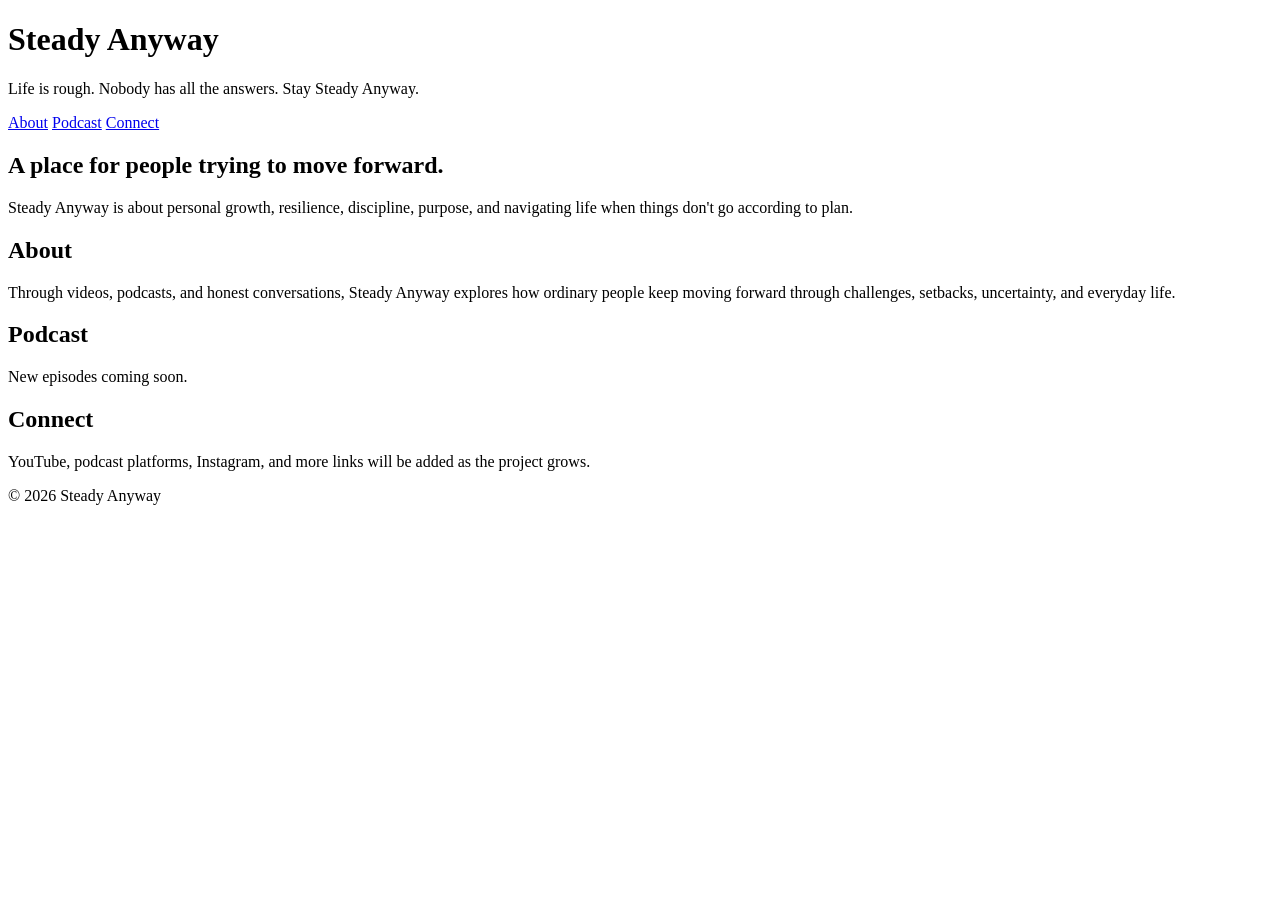
==== index.html @ 1ba391fd "Add initial HTML structure for Steady Anyway site" ====
<!DOCTYPE html>
<html lang="en">
<head>
    <meta charset="UTF-8">
    <meta name="viewport" content="width=device-width, initial-scale=1.0">
    <title>Steady Anyway</title>
    <link rel="stylesheet" href="style.css">
</head>
<body>

<header>
    <div class="container">
        <h1>Steady Anyway</h1>
        <p class="tagline">
            Life is rough. Nobody has all the answers. Stay Steady Anyway.
        </p>
    </div>
</header>

<nav>
    <a href="#about">About</a>
    <a href="#podcast">Podcast</a>
    <a href="#connect">Connect</a>
</nav>

<section id="hero">
    <div class="container">
        <h2>A place for people trying to move forward.</h2>
        <p>
            Steady Anyway is about personal growth, resilience,
            discipline, purpose, and navigating life when things
            don't go according to plan.
        </p>
    </div>
</section>

<section id="about">
    <div class="container">
        <h2>About</h2>
        <p>
            Through videos, podcasts, and honest conversations,
            Steady Anyway explores how ordinary people keep moving
            forward through challenges, setbacks, uncertainty,
            and everyday life.
        </p>
    </div>
</section>

<section id="podcast">
    <div class="container">
        <h2>Podcast</h2>
        <p>
            New episodes coming soon.
        </p>
    </div>
</section>

<section id="connect">
    <div class="container">
        <h2>Connect</h2>
        <p>
            YouTube, podcast platforms, Instagram, and more links
            will be added as the project grows.
        </p>
    </div>
</section>

<footer>
    <p>© 2026 Steady Anyway</p>
</footer>

</body>
</html>
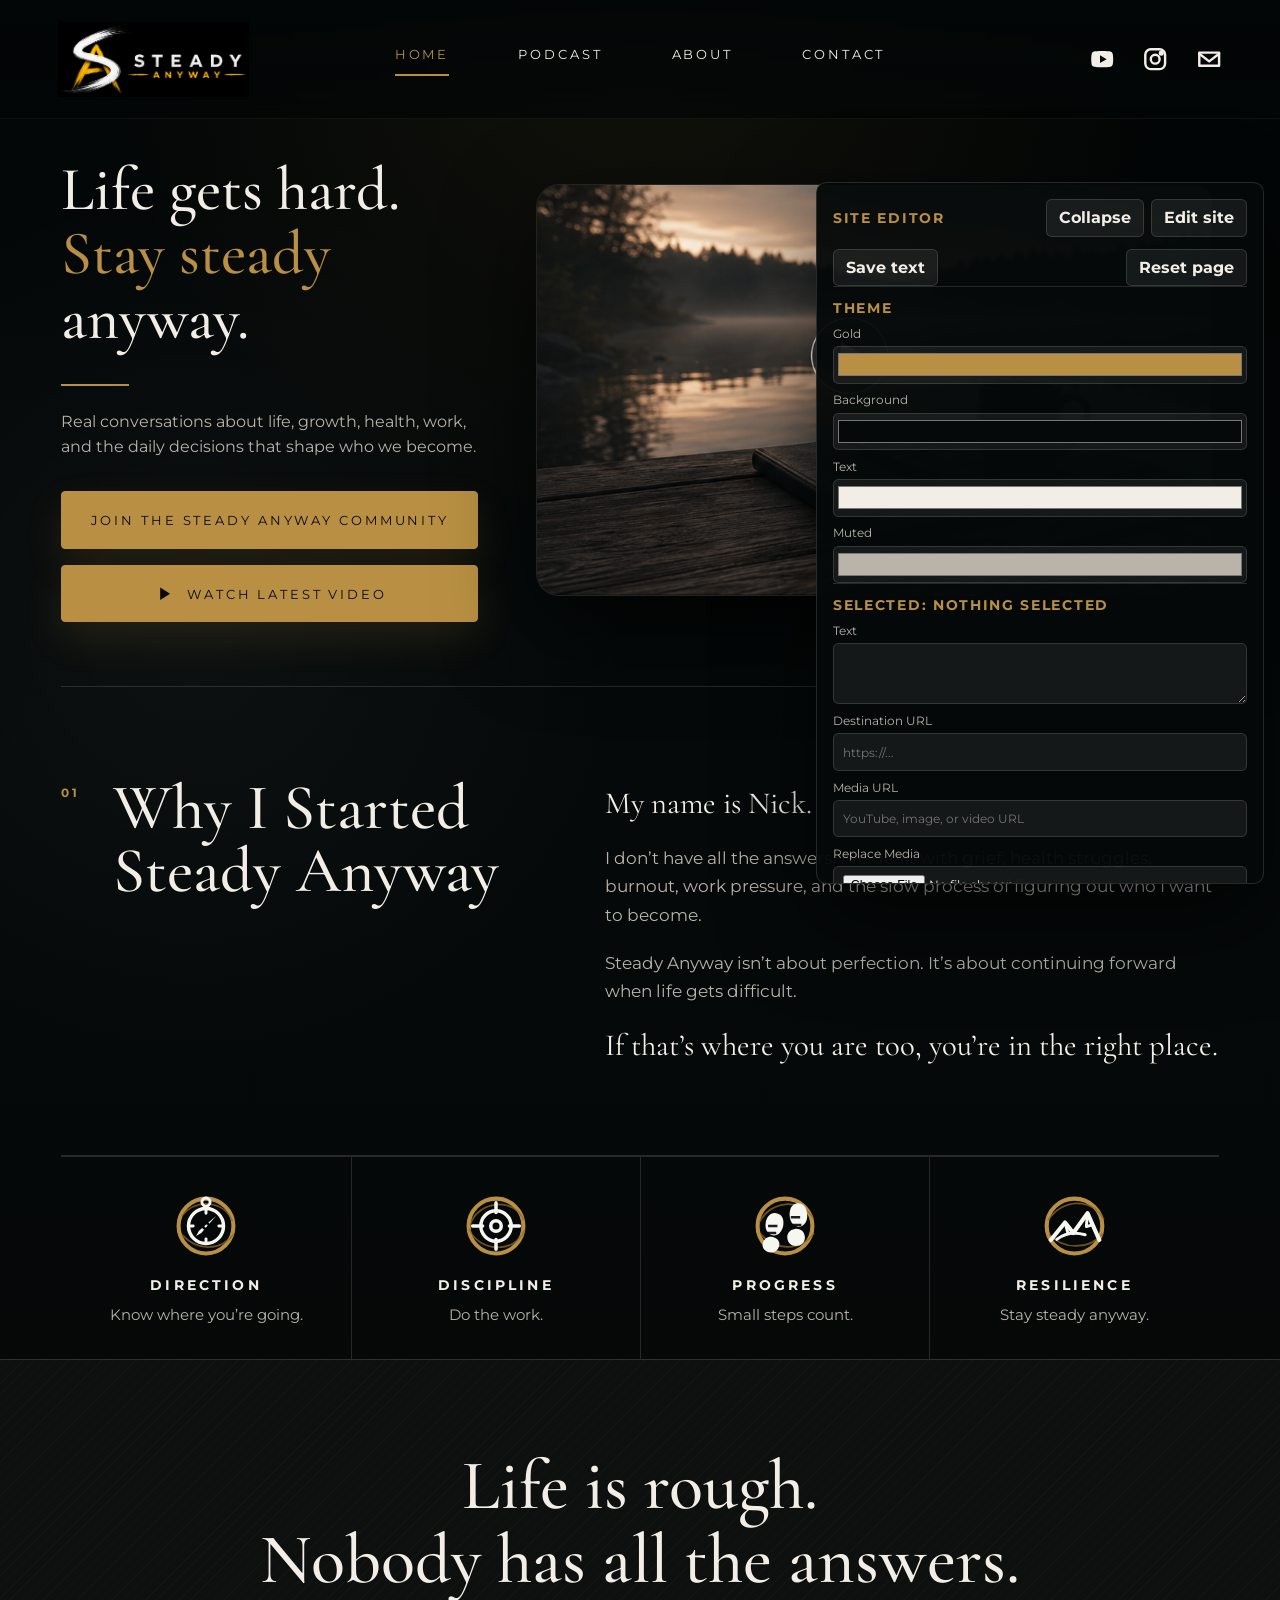
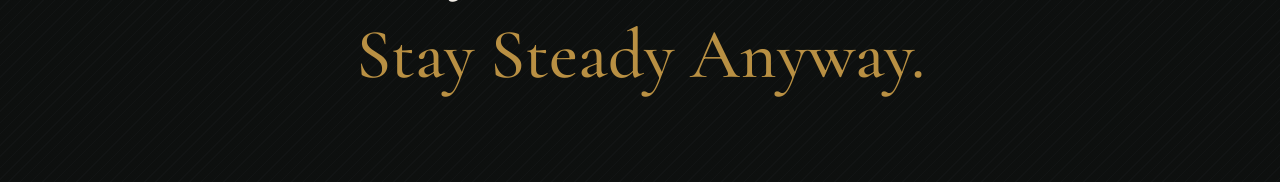
==== commit d56f1541: "Replace site with Codex-built Steady Anyway website" ====
--- a/index.html
+++ b/index.html
@@ -1,73 +1,106 @@
-<!DOCTYPE html>
+<!doctype html>
 <html lang="en">
-<head>
-    <meta charset="UTF-8">
-    <meta name="viewport" content="width=device-width, initial-scale=1.0">
+  <head>
+    <meta charset="utf-8" />
+    <meta name="viewport" content="width=device-width, initial-scale=1" />
     <title>Steady Anyway</title>
-    <link rel="stylesheet" href="style.css">
-</head>
-<body>
+    <link rel="stylesheet" href="styles.css" />
+  </head>
+  <body>
+    <header class="site-header">
+      <a class="brand" href="index.html" aria-label="Steady Anyway home">
+        <img src="assets/steady-anyway-horizontal-logo-cropped.png" alt="Steady Anyway" />
+      </a>
+      <button class="menu-toggle" type="button" aria-label="Open navigation" aria-expanded="false">
+        <span></span><span></span><span></span>
+      </button>
+      <nav class="site-nav" aria-label="Primary navigation">
+        <a class="active" href="index.html">Home</a>
+        <a href="podcast.html">Podcast</a>
+        <a href="about.html">About</a>
+        <a href="contact.html">Contact</a>
+      </nav>
+      <div class="socials" aria-label="Social links">
+        <a class="youtube-icon" href="https://www.youtube.com/@SteadyAnyway" target="_blank" rel="noreferrer" aria-label="Steady Anyway YouTube channel">
+          <svg viewBox="0 0 24 24" aria-hidden="true"><path d="M21.6 7.2a3 3 0 0 0-2.1-2.1C17.7 4.6 12 4.6 12 4.6s-5.7 0-7.5.5a3 3 0 0 0-2.1 2.1A31.5 31.5 0 0 0 2 12a31.5 31.5 0 0 0 .4 4.8 3 3 0 0 0 2.1 2.1c1.8.5 7.5.5 7.5.5s5.7 0 7.5-.5a3 3 0 0 0 2.1-2.1A31.5 31.5 0 0 0 22 12a31.5 31.5 0 0 0-.4-4.8ZM10 15.5v-7l6 3.5-6 3.5Z"/></svg>
+        </a>
+        <a class="instagram-icon" href="contact.html" aria-label="Instagram">
+          <svg viewBox="0 0 24 24" aria-hidden="true"><rect x="3" y="3" width="18" height="18" rx="5"/><circle cx="12" cy="12" r="4"/><circle cx="17.5" cy="6.5" r="1.2"/></svg>
+        </a>
+        <a class="email-icon" href="contact.html" aria-label="Email">
+          <svg viewBox="0 0 24 24" aria-hidden="true"><path d="M3 6h18v12H3z"/><path d="m3 7 9 7 9-7"/></svg>
+        </a>
+      </div>
+    </header>
 
-<header>
-    <div class="container">
-        <h1>Steady Anyway</h1>
-        <p class="tagline">
-            Life is rough. Nobody has all the answers. Stay Steady Anyway.
-        </p>
-    </div>
-</header>
+    <main>
+      <section class="hero">
+        <div class="hero-copy">
+          <h1>
+            <span class="line white">Life gets hard.</span>
+            <span class="line yellow">Stay steady</span>
+            <span class="line white">anyway.</span>
+          </h1>
+          <div class="accent-line"></div>
+          <p>Real conversations about life, growth, health, work, and the daily decisions that shape who we become.</p>
+          <div class="button-stack">
+            <a class="btn btn-community" data-editor-id="home-community-button" href="community.html">
+              <span class="btn-label" data-editor-id="home-community-button-label">Join the Steady Anyway Community</span>
+            </a>
+            <a class="btn btn-community" data-editor-id="home-latest-video-button" href="https://www.youtube.com/@SteadyAnyway" target="_blank" rel="noreferrer">
+              <svg viewBox="0 0 24 24" aria-hidden="true"><path d="M8 5v14l11-7z"/></svg>
+              <span class="btn-label" data-editor-id="home-latest-video-button-label">Watch Latest Video</span>
+            </a>
+          </div>
+        </div>
 
-<nav>
-    <a href="#about">About</a>
-    <a href="#podcast">Podcast</a>
-    <a href="#connect">Connect</a>
-</nav>
+        <div class="hero-media" data-editor-id="home-featured-media" data-edit-media="homepage-video" aria-label="Homepage featured media">
+          <img src="assets/calm-lake-hero.png" alt="A quiet lake scene with a notebook and mug on a wooden dock" />
+        </div>
+      </section>
 
-<section id="hero">
-    <div class="container">
-        <h2>A place for people trying to move forward.</h2>
-        <p>
-            Steady Anyway is about personal growth, resilience,
-            discipline, purpose, and navigating life when things
-            don't go according to plan.
-        </p>
-    </div>
-</section>
+      <section class="personal-story" data-editor-id="home-personal-story" aria-labelledby="personal-story-title">
+        <div class="personal-story-heading">
+          <span class="section-number" data-editor-id="home-personal-story-number">01</span>
+          <h2 id="personal-story-title" data-editor-id="home-personal-story-title">Why I Started Steady Anyway</h2>
+        </div>
+        <div class="personal-story-copy" data-editor-id="home-personal-story-copy">
+          <p data-editor-id="home-personal-story-intro">My name is Nick.</p>
+          <p data-editor-id="home-personal-story-background">I don’t have all the answers. I’ve dealt with grief, health struggles, burnout, work pressure, and the slow process of figuring out who I want to become.</p>
+          <p data-editor-id="home-personal-story-belief">Steady Anyway isn’t about perfection. It’s about continuing forward when life gets difficult.</p>
+          <p data-editor-id="home-personal-story-welcome">If that’s where you are too, you’re in the right place.</p>
+        </div>
+      </section>
 
-<section id="about">
-    <div class="container">
-        <h2>About</h2>
-        <p>
-            Through videos, podcasts, and honest conversations,
-            Steady Anyway explores how ordinary people keep moving
-            forward through challenges, setbacks, uncertainty,
-            and everyday life.
-        </p>
-    </div>
-</section>
+      <section class="feature-strip" data-editor-id="home-brand-pillars" aria-label="Steady Anyway brand pillars">
+        <article data-editor-id="home-pillar-direction">
+          <span class="feature-icon editable-image" data-editor-id="home-pillar-direction-icon" data-edit-image="pillar-direction"><img src="assets/icons/compass.svg" alt="" aria-hidden="true" /></span>
+          <h2 data-editor-id="home-pillar-direction-title">Direction</h2>
+          <p data-editor-id="home-pillar-direction-copy">Know where you’re going.</p>
+        </article>
+        <article data-editor-id="home-pillar-discipline">
+          <span class="feature-icon editable-image" data-editor-id="home-pillar-discipline-icon" data-edit-image="pillar-discipline"><img src="assets/icons/target.svg" alt="" aria-hidden="true" /></span>
+          <h2 data-editor-id="home-pillar-discipline-title">Discipline</h2>
+          <p data-editor-id="home-pillar-discipline-copy">Do the work.</p>
+        </article>
+        <article data-editor-id="home-pillar-progress">
+          <span class="feature-icon editable-image" data-editor-id="home-pillar-progress-icon" data-edit-image="pillar-progress"><img src="assets/icons/footsteps.svg" alt="" aria-hidden="true" /></span>
+          <h2 data-editor-id="home-pillar-progress-title">Progress</h2>
+          <p data-editor-id="home-pillar-progress-copy">Small steps count.</p>
+        </article>
+        <article data-editor-id="home-pillar-resilience">
+          <span class="feature-icon editable-image" data-editor-id="home-pillar-resilience-icon" data-edit-image="pillar-resilience"><img src="assets/icons/mountain.svg" alt="" aria-hidden="true" /></span>
+          <h2 data-editor-id="home-pillar-resilience-title">Resilience</h2>
+          <p data-editor-id="home-pillar-resilience-copy">Stay steady anyway.</p>
+        </article>
+      </section>
 
-<section id="podcast">
-    <div class="container">
-        <h2>Podcast</h2>
-        <p>
-            New episodes coming soon.
-        </p>
-    </div>
-</section>
+      <section class="quote-band home-quote" data-editor-id="home-closing-quote" aria-label="Steady Anyway message">
+        <p data-editor-id="home-closing-quote-copy">Life is rough.<br />Nobody has all the answers.<br /><span>Stay Steady Anyway.</span></p>
+      </section>
+    </main>
 
-<section id="connect">
-    <div class="container">
-        <h2>Connect</h2>
-        <p>
-            YouTube, podcast platforms, Instagram, and more links
-            will be added as the project grows.
-        </p>
-    </div>
-</section>
-
-<footer>
-    <p>© 2026 Steady Anyway</p>
-</footer>
-
-</body>
+    <script src="homepage-config.js"></script>
+    <script src="script.js"></script>
+  </body>
 </html>
--- a/styles.css
+++ b/styles.css
@@ -0,0 +1,1189 @@
+@import url("https://fonts.googleapis.com/css2?family=Cormorant+Garamond:wght@400;500;600;700&family=Montserrat:wght@500;600;700&display=swap");
+
+:root {
+  --bg: #050909;
+  --bg-soft: #0a0f0e;
+  --panel: #0d1110;
+  --panel-2: #151715;
+  --text: #f2eee7;
+  --muted: #b9b3aa;
+  --dim: #827b72;
+  --yellow: #b99043;
+  --yellow-dark: #8c682d;
+  --line: rgba(242, 238, 231, 0.14);
+  --line-yellow: rgba(185, 144, 67, 0.48);
+  --shadow: 0 34px 90px rgba(0, 0, 0, 0.58);
+}
+
+* {
+  box-sizing: border-box;
+}
+
+html {
+  scroll-behavior: smooth;
+}
+
+body {
+  margin: 0;
+  min-height: 100vh;
+  overflow-x: hidden;
+  color: var(--text);
+  background:
+    radial-gradient(circle at 50% 0%, rgba(185, 144, 67, 0.09), transparent 34rem),
+    radial-gradient(circle at 15% 35%, rgba(255, 255, 255, 0.035), transparent 28rem),
+    linear-gradient(180deg, #030606 0%, var(--bg) 44%, #060807 100%);
+  font-family: "Montserrat", Arial, Helvetica, sans-serif;
+}
+
+a {
+  color: inherit;
+  text-decoration: none;
+}
+
+img,
+svg,
+video,
+iframe {
+  display: block;
+}
+
+.site-header {
+  position: sticky;
+  top: 0;
+  z-index: 10;
+  width: 100vw;
+  max-width: 100vw;
+  display: grid;
+  grid-template-columns: 1fr auto 1fr;
+  align-items: center;
+  gap: 2rem;
+  padding: 1.35rem clamp(1.25rem, 4.5vw, 4.75rem);
+  border-bottom: 1px solid rgba(242, 238, 231, 0.05);
+  background: linear-gradient(180deg, rgba(3, 6, 6, 0.96), rgba(3, 6, 6, 0.78));
+  backdrop-filter: blur(12px);
+}
+
+h2,
+h3,
+.btn,
+.site-nav a {
+  font-family: "Montserrat", Arial, Helvetica, sans-serif;
+  letter-spacing: 0.22em;
+  text-transform: uppercase;
+}
+
+.brand {
+  display: inline-flex;
+  align-items: center;
+  width: clamp(10.5rem, 15vw, 15.25rem);
+  max-height: 4.7rem;
+}
+
+.brand img {
+  width: 100%;
+  height: auto;
+  max-height: 4.7rem;
+  object-fit: contain;
+}
+
+.site-nav {
+  display: flex;
+  align-items: center;
+  gap: clamp(2rem, 5.4vw, 5.4rem);
+}
+
+.site-nav a {
+  position: relative;
+  padding: 0.25rem 0 0.9rem;
+  font-size: 0.82rem;
+  color: var(--text);
+}
+
+.site-nav a:hover,
+.site-nav a.active {
+  color: var(--yellow);
+}
+
+.site-nav a.active::after {
+  position: absolute;
+  left: 0;
+  bottom: 0;
+  width: 100%;
+  height: 0.16rem;
+  background: var(--yellow);
+  content: "";
+}
+
+.socials {
+  display: flex;
+  justify-content: flex-end;
+  gap: 1.7rem;
+}
+
+.socials a {
+  color: var(--text);
+}
+
+.socials svg {
+  width: 1.65rem;
+  height: 1.65rem;
+  fill: none;
+  stroke: currentColor;
+  stroke-width: 2.2;
+  stroke-linecap: round;
+  stroke-linejoin: round;
+}
+
+.youtube-icon svg path {
+  fill: currentColor;
+  stroke: none;
+}
+
+.socials a:hover {
+  color: var(--yellow);
+}
+
+.menu-toggle {
+  display: none;
+  width: 2.8rem;
+  height: 2.8rem;
+  padding: 0.55rem;
+  border: 1px solid var(--line);
+  border-radius: 0.35rem;
+  color: var(--text);
+  background: transparent;
+}
+
+.menu-toggle span {
+  display: block;
+  height: 2px;
+  margin: 0.32rem 0;
+  background: currentColor;
+}
+
+main {
+  width: min(100%, 1580px);
+  margin: 0 auto;
+  padding: 0 clamp(1.25rem, 4.8vw, 4.75rem) 0;
+}
+
+.hero {
+  display: grid;
+  grid-template-columns: minmax(22rem, 0.72fr) minmax(30rem, 1.18fr);
+  gap: clamp(2rem, 4.5vw, 5.25rem);
+  align-items: center;
+  padding-top: clamp(1.7rem, 3vw, 2.4rem);
+}
+
+.hero > * {
+  min-width: 0;
+}
+
+.hero-copy h1 {
+  max-width: 34rem;
+  margin: 0;
+  font-family: "Cormorant Garamond", Georgia, serif;
+  font-size: clamp(3.85rem, 4.75vw, 5.6rem);
+  font-weight: 500;
+  line-height: 1.05;
+  letter-spacing: 0;
+}
+
+.hero-copy h1 .line {
+  display: block;
+  white-space: nowrap;
+}
+
+.hero-copy h1 .yellow {
+  display: block;
+  color: var(--yellow);
+}
+
+.accent-line {
+  width: 4.25rem;
+  height: 0.12rem;
+  margin: 2rem 0 1.55rem;
+  background: var(--yellow);
+}
+
+.hero-copy p,
+.page-hero p {
+  max-width: 33rem;
+  margin: 0;
+  color: var(--muted);
+  font-size: clamp(1rem, 1.2vw, 1.35rem);
+  line-height: 1.55;
+}
+
+.button-stack {
+  display: grid;
+  gap: 1rem;
+  width: min(100%, 26.5rem);
+  margin-top: 1.95rem;
+}
+
+.btn {
+  display: inline-flex;
+  align-items: center;
+  justify-content: center;
+  gap: 0.8rem;
+  min-height: 3.6rem;
+  padding: 0.9rem 1.45rem;
+  border: 1px solid var(--yellow);
+  border-radius: 0.25rem;
+  font-size: 0.82rem;
+  letter-spacing: 0.22em;
+  cursor: pointer;
+  transition: transform 180ms ease, background 180ms ease, color 180ms ease, box-shadow 180ms ease;
+}
+
+.btn svg {
+  width: 1.35rem;
+  height: 1.35rem;
+  fill: currentColor;
+}
+
+.btn:hover {
+  transform: translateY(-2px);
+}
+
+.btn-primary {
+  color: var(--text);
+  background: rgba(0, 0, 0, 0.12);
+  box-shadow: none;
+}
+
+.btn-community {
+  color: #070807;
+  background: var(--yellow);
+  box-shadow: 0 1rem 2.4rem rgba(185, 144, 67, 0.14);
+}
+
+.btn-community:hover {
+  background: #d0ac61;
+}
+
+.hero-media,
+.page-media {
+  position: relative;
+  overflow: hidden;
+  border: 1px solid rgba(242, 238, 231, 0.08);
+  border-radius: 1.45rem;
+  background: #111;
+  box-shadow: var(--shadow);
+}
+
+.hero-media img,
+.page-media img,
+.hero-media video,
+.hero-media iframe,
+.page-media video,
+.page-media iframe {
+  width: 100%;
+  height: 100%;
+  object-fit: cover;
+}
+
+.hero-media iframe,
+.page-media iframe {
+  border: 0;
+}
+
+.hero-media {
+  aspect-ratio: 1.66;
+}
+
+.edit-toolbar {
+  position: fixed;
+  right: 1rem;
+  bottom: 1rem;
+  z-index: 50;
+  display: grid;
+  gap: 0.6rem;
+  width: min(24rem, calc(100vw - 2rem));
+  padding: 0.9rem;
+  border: 1px solid var(--line);
+  border-radius: 0.5rem;
+  background: rgba(3, 6, 9, 0.95);
+  box-shadow: var(--shadow);
+}
+
+.edit-toolbar strong {
+  color: var(--yellow);
+  font-family: "Montserrat", Arial, Helvetica, sans-serif;
+  font-size: 1.05rem;
+  text-transform: uppercase;
+}
+
+.edit-actions {
+  display: flex;
+  flex-wrap: wrap;
+  gap: 0.5rem;
+}
+
+.edit-toolbar button,
+.edit-toolbar input {
+  min-height: 2.55rem;
+  border: 1px solid var(--line);
+  border-radius: 0.35rem;
+  color: var(--text);
+  background: rgba(255, 255, 255, 0.07);
+  font: inherit;
+}
+
+.edit-toolbar button {
+  padding: 0.55rem 0.85rem;
+  cursor: pointer;
+  font-weight: 800;
+}
+
+.edit-toolbar button:hover,
+.edit-toolbar button.active {
+  color: #050505;
+  background: var(--yellow);
+}
+
+.edit-toolbar input[type="url"] {
+  width: 100%;
+  padding: 0.55rem 0.7rem;
+}
+
+.edit-toolbar input[type="file"] {
+  width: 100%;
+  padding: 0.45rem;
+}
+
+.edit-hint {
+  margin: 0;
+  color: var(--muted);
+  font-size: 0.82rem;
+  line-height: 1.35;
+}
+
+body.editing [contenteditable="true"] {
+  outline: 1px dashed rgba(255, 208, 0, 0.75);
+  outline-offset: 0.18rem;
+  cursor: text;
+}
+
+body.editing .hero-media,
+body.editing .page-media {
+  outline: 2px dashed rgba(255, 208, 0, 0.75);
+  outline-offset: 0.35rem;
+}
+
+.episode h2,
+.story-grid h2 {
+  margin: 0 0 0.45rem;
+  font-family: "Montserrat", Arial, Helvetica, sans-serif;
+  font-size: 0.92rem;
+  font-weight: 700;
+  letter-spacing: 0.08em;
+  line-height: 1.15;
+  text-transform: none;
+}
+
+.episode p,
+.story-grid p {
+  margin: 0;
+  color: var(--muted);
+  font-size: 0.92rem;
+  line-height: 1.45;
+}
+
+.feature-icon {
+  display: grid;
+  place-items: center;
+}
+
+.quote-band p {
+  margin: 2.2rem 0 0;
+  font-family: "Cormorant Garamond", Georgia, serif;
+  color: var(--text);
+  font-size: clamp(1.45rem, 2vw, 2.1rem);
+  line-height: 1.35;
+}
+
+.quote-band span {
+  display: block;
+  margin-top: 1.3rem;
+  color: var(--yellow);
+}
+
+.feature-strip,
+.story-grid,
+.episode-list,
+.episode-library,
+.quote-band,
+.contact-form {
+  border: 1px solid var(--line);
+  background: linear-gradient(180deg, rgba(242, 238, 231, 0.025), rgba(242, 238, 231, 0.01));
+}
+
+.feature-strip {
+  display: grid;
+  grid-template-columns: repeat(4, 1fr);
+  margin-top: 0;
+  border-radius: 0;
+  border-left: 0;
+  border-right: 0;
+  border-bottom: 0;
+  background: transparent;
+}
+
+.feature-strip::after {
+  display: none;
+}
+
+.feature-strip article {
+  min-height: 12rem;
+  padding: 2rem;
+  text-align: center;
+}
+
+.feature-strip article + article {
+  border-left: 1px solid var(--line);
+}
+
+.feature-icon {
+  width: 4.6rem;
+  height: 4.6rem;
+  margin: 0 auto 0.85rem;
+}
+
+.feature-icon img {
+  width: 4.4rem;
+  height: 4.4rem;
+  object-fit: contain;
+}
+
+.personal-story {
+  display: grid;
+  grid-template-columns: minmax(18rem, 0.72fr) minmax(24rem, 1fr);
+  gap: clamp(3rem, 8vw, 8rem);
+  align-items: start;
+  width: 100%;
+  margin-top: clamp(2.25rem, 5vw, 4.5rem);
+  padding: clamp(3rem, 7vw, 6rem) 0;
+  border-top: 1px solid var(--line);
+  border-bottom: 1px solid var(--line);
+}
+
+.personal-story > *,
+.personal-story-heading,
+.personal-story-copy {
+  min-width: 0;
+  width: 100%;
+}
+
+.personal-story-heading {
+  position: relative;
+  padding-left: clamp(1.5rem, 4vw, 4rem);
+}
+
+.section-number {
+  position: absolute;
+  top: 0.55rem;
+  left: 0;
+  color: var(--yellow);
+  font-family: "Montserrat", Arial, Helvetica, sans-serif;
+  font-size: 0.72rem;
+  font-weight: 700;
+  letter-spacing: 0.2em;
+}
+
+.personal-story h2 {
+  max-width: 34rem;
+  margin: 0;
+  font-family: "Cormorant Garamond", Georgia, serif;
+  font-size: clamp(3rem, 5vw, 5.4rem);
+  font-weight: 500;
+  line-height: 0.98;
+  letter-spacing: 0;
+  text-transform: none;
+}
+
+.personal-story-copy {
+  max-width: 43rem;
+  padding-top: 0.45rem;
+}
+
+.personal-story-copy p {
+  margin: 0;
+  color: var(--muted);
+  font-size: clamp(1rem, 1.3vw, 1.22rem);
+  line-height: 1.7;
+  overflow-wrap: break-word;
+}
+
+.personal-story-copy p + p {
+  margin-top: 1.25rem;
+}
+
+.personal-story-copy p:first-child,
+.personal-story-copy p:last-child {
+  color: var(--text);
+  font-family: "Cormorant Garamond", Georgia, serif;
+  font-size: clamp(1.55rem, 2.4vw, 2.25rem);
+  line-height: 1.3;
+}
+
+body.editing .editable-image {
+  outline: 2px dashed rgba(255, 208, 0, 0.8);
+  outline-offset: 0.3rem;
+  cursor: pointer;
+}
+
+body.editing .editable-image:hover {
+  filter: drop-shadow(0 0 14px rgba(255, 208, 0, 0.38));
+}
+
+.site-editor-panel {
+  position: fixed;
+  right: 1rem;
+  bottom: 1rem;
+  z-index: 80;
+  display: grid;
+  gap: 0.75rem;
+  width: min(28rem, calc(100vw - 2rem));
+  max-height: min(78vh, 48rem);
+  overflow: auto;
+  padding: 1rem;
+  border: 1px solid var(--line);
+  border-radius: 0.65rem;
+  color: var(--text);
+  background: rgba(5, 9, 9, 0.96);
+  box-shadow: var(--shadow);
+}
+
+.editor-head,
+.editor-actions {
+  display: flex;
+  align-items: center;
+  justify-content: space-between;
+  gap: 0.6rem;
+}
+
+.editor-head {
+  cursor: grab;
+  user-select: none;
+}
+
+.site-editor-panel.dragging .editor-head {
+  cursor: grabbing;
+}
+
+.editor-window-actions {
+  display: flex;
+  gap: 0.45rem;
+}
+
+.site-editor-panel.collapsed {
+  width: min(24rem, calc(100vw - 2rem));
+  max-height: none;
+  overflow: visible;
+}
+
+.site-editor-panel.collapsed .editor-body {
+  display: none;
+}
+
+.site-editor-panel strong,
+.editor-section h4 {
+  margin: 0;
+  color: var(--yellow);
+  font-family: "Montserrat", Arial, Helvetica, sans-serif;
+  font-size: 0.88rem;
+  letter-spacing: 0.12em;
+  text-transform: uppercase;
+}
+
+.editor-section {
+  display: grid;
+  gap: 0.55rem;
+  padding-top: 0.75rem;
+  border-top: 1px solid var(--line);
+}
+
+.site-editor-panel label {
+  display: grid;
+  gap: 0.32rem;
+  color: var(--muted);
+  font-size: 0.78rem;
+}
+
+.site-editor-panel input,
+.site-editor-panel textarea,
+.site-editor-panel select,
+.site-editor-panel button {
+  min-height: 2.35rem;
+  border: 1px solid var(--line);
+  border-radius: 0.35rem;
+  color: var(--text);
+  background: rgba(242, 238, 231, 0.07);
+  font: inherit;
+}
+
+.site-editor-panel input,
+.site-editor-panel textarea,
+.site-editor-panel select {
+  width: 100%;
+  padding: 0.45rem 0.55rem;
+}
+
+.site-editor-panel input[type="color"] {
+  padding: 0.15rem;
+}
+
+.site-editor-panel button {
+  padding: 0.45rem 0.75rem;
+  cursor: pointer;
+  font-weight: 700;
+}
+
+.site-editor-panel button:hover,
+.site-editor-panel button.active {
+  color: #050909;
+  background: var(--yellow);
+}
+
+.editor-help {
+  margin: 0;
+  color: var(--muted);
+  font-size: 0.78rem;
+  line-height: 1.35;
+}
+
+body.editing [data-editor-id] {
+  cursor: pointer;
+}
+
+body.editing [contenteditable="true"] {
+  outline: 1px dashed rgba(185, 144, 67, 0.72);
+  outline-offset: 0.15rem;
+  cursor: text;
+}
+
+.editor-selected {
+  outline: 2px solid var(--yellow) !important;
+  outline-offset: 0.3rem !important;
+}
+
+@media (max-width: 720px) {
+  .site-editor-panel {
+    left: 0.75rem;
+    right: 0.75rem;
+    bottom: 0.75rem;
+    width: auto;
+    max-height: 48vh;
+  }
+}
+
+.feature-strip h2 {
+  margin: 0 0 0.7rem;
+  font-size: 0.9rem;
+  letter-spacing: 0.22em;
+}
+
+.feature-strip p {
+  max-width: 18rem;
+  margin: 0 auto;
+  color: var(--muted);
+  font-size: 0.92rem;
+  line-height: 1.45;
+}
+
+.page-shell {
+  padding-top: clamp(2rem, 5vw, 4.5rem);
+  padding-bottom: clamp(3rem, 6vw, 5rem);
+}
+
+.page-hero {
+  padding: clamp(1rem, 3vw, 2rem) 0 clamp(3rem, 6vw, 5rem);
+}
+
+.page-hero h1 {
+  max-width: 64rem;
+  margin: 0;
+  font-family: "Cormorant Garamond", Georgia, serif;
+  font-size: clamp(3.3rem, 6vw, 6.6rem);
+  font-weight: 500;
+  line-height: 1.03;
+  letter-spacing: 0;
+}
+
+.two-column,
+.contact-layout {
+  display: grid;
+  grid-template-columns: minmax(0, 0.9fr) minmax(20rem, 0.72fr);
+  gap: clamp(2rem, 5vw, 5rem);
+  align-items: center;
+}
+
+.page-media {
+  aspect-ratio: 1.66;
+}
+
+.episode-list {
+  display: grid;
+  gap: 0;
+  overflow: hidden;
+  border-radius: 0.5rem;
+}
+
+.episode-library {
+  overflow: hidden;
+  border-radius: 0.5rem;
+}
+
+.podcast-player-section {
+  margin-bottom: clamp(2rem, 5vw, 4rem);
+  overflow: hidden;
+  border: 1px solid var(--line);
+  border-radius: 0.5rem;
+  background: linear-gradient(180deg, rgba(242, 238, 231, 0.025), rgba(242, 238, 231, 0.01));
+  scroll-margin-top: 8rem;
+}
+
+.section-kicker {
+  display: block;
+  margin-bottom: 0.45rem;
+  color: var(--muted);
+  font-size: 0.72rem;
+  font-weight: 700;
+  letter-spacing: 0.22em;
+  text-transform: uppercase;
+}
+
+.podcast-player-frame {
+  min-height: 13rem;
+  background: rgba(0, 0, 0, 0.18);
+}
+
+.podcast-player-frame > iframe {
+  display: block;
+  width: 100%;
+  min-height: 22rem;
+  border: 0;
+  background: transparent;
+}
+
+.podcast-player-placeholder {
+  display: grid;
+  place-items: center;
+  align-content: center;
+  min-height: 13rem;
+  padding: clamp(2rem, 5vw, 4rem);
+  text-align: center;
+}
+
+.podcast-player-placeholder h3 {
+  margin: 0 0 0.75rem;
+  color: var(--yellow);
+  font-size: clamp(1rem, 2vw, 1.35rem);
+}
+
+.podcast-player-placeholder p {
+  max-width: 38rem;
+  margin: 0;
+  color: var(--muted);
+  line-height: 1.6;
+}
+
+.section-heading {
+  display: flex;
+  align-items: center;
+  justify-content: space-between;
+  gap: 1rem;
+  padding: 1.5rem 2rem;
+  border-bottom: 1px solid var(--line);
+}
+
+.section-heading h2 {
+  margin: 0;
+  color: var(--yellow);
+  font-size: clamp(1.2rem, 2vw, 1.7rem);
+}
+
+.episode {
+  display: grid;
+  grid-template-columns: 8rem minmax(12rem, 0.9fr) minmax(18rem, 1.25fr) 11rem;
+  gap: 2rem;
+  align-items: center;
+  padding: 2rem;
+}
+
+.empty-episode {
+  grid-template-columns: 8rem minmax(12rem, 0.9fr) minmax(18rem, 1.25fr) 11rem;
+}
+
+.episode + .episode {
+  border-top: 1px solid var(--line);
+}
+
+.episode span,
+.text-link,
+.contact-links a {
+  color: var(--yellow);
+  font-weight: 800;
+  text-transform: uppercase;
+}
+
+.text-link:hover,
+.contact-links a:hover {
+  color: var(--text);
+}
+
+.story-grid {
+  display: grid;
+  grid-template-columns: repeat(3, 1fr);
+  gap: 0;
+  overflow: hidden;
+  border-radius: 0.5rem;
+}
+
+.story-grid article {
+  padding: 2rem;
+}
+
+.story-grid article + article {
+  border-left: 1px solid var(--line);
+}
+
+.quote-band {
+  margin-top: 2rem;
+  padding: clamp(2rem, 5vw, 4rem);
+  border-radius: 0.5rem;
+}
+
+.quote-band p {
+  margin: 0;
+}
+
+.home-quote {
+  margin: 0 calc(clamp(1.25rem, 4.8vw, 4.75rem) * -1);
+  padding: clamp(3rem, 7vw, 6.5rem) clamp(1.25rem, 6vw, 6rem);
+  border-right: 0;
+  border-bottom: 0;
+  border-left: 0;
+  border-radius: 0;
+  background:
+    linear-gradient(rgba(5, 9, 9, 0.32), rgba(5, 9, 9, 0.32)),
+    repeating-linear-gradient(135deg, rgba(255, 255, 255, 0.028) 0 1px, transparent 1px 8px),
+    #111312;
+  text-align: center;
+}
+
+.home-quote p {
+  max-width: 60rem;
+  margin: 0 auto;
+  font-size: clamp(2.4rem, 5.5vw, 5.5rem);
+  font-weight: 500;
+  line-height: 1.05;
+}
+
+.home-quote span {
+  margin-top: 0.3em;
+}
+
+.contact-layout {
+  align-items: start;
+}
+
+.contact-links {
+  display: flex;
+  flex-wrap: wrap;
+  gap: 1rem 2rem;
+  margin-top: 2rem;
+}
+
+.contact-form {
+  display: grid;
+  gap: 1.2rem;
+  padding: clamp(1.2rem, 3vw, 2rem);
+  border-radius: 0.5rem;
+}
+
+.community-shell {
+  min-height: calc(100vh - 6.4rem);
+}
+
+.community-layout {
+  grid-template-columns: minmax(0, 0.95fr) minmax(21rem, 0.58fr);
+  align-items: start;
+}
+
+.eyebrow {
+  margin: 0 0 1rem;
+  color: var(--yellow);
+  font-family: "Montserrat", Arial, Helvetica, sans-serif;
+  font-size: 0.78rem;
+  font-weight: 700;
+  letter-spacing: 0.26em;
+  text-transform: uppercase;
+}
+
+.community-benefits {
+  display: grid;
+  grid-template-columns: repeat(2, minmax(0, 1fr));
+  gap: 0;
+  margin-top: clamp(2rem, 4vw, 3.5rem);
+  border: 1px solid var(--line);
+  background: linear-gradient(180deg, rgba(242, 238, 231, 0.025), rgba(242, 238, 231, 0.01));
+}
+
+.community-benefits article {
+  padding: clamp(1.25rem, 3vw, 2rem);
+}
+
+.community-benefits article + article {
+  border-left: 1px solid var(--line);
+}
+
+.community-benefits span {
+  display: block;
+  margin-bottom: 1rem;
+  color: var(--yellow);
+  font-family: "Cormorant Garamond", Georgia, serif;
+  font-size: 2.4rem;
+  line-height: 1;
+}
+
+.community-benefits h2,
+.community-form h2 {
+  margin: 0 0 0.7rem;
+  color: var(--text);
+  font-size: 0.9rem;
+}
+
+.community-benefits p {
+  margin: 0;
+  color: var(--muted);
+  line-height: 1.55;
+}
+
+.community-form {
+  position: sticky;
+  top: 7.4rem;
+}
+
+.community-form .btn {
+  width: 100%;
+}
+
+.automation-note {
+  margin: -0.25rem 0 0;
+  color: var(--dim);
+  font-size: 0.82rem;
+  line-height: 1.45;
+}
+
+.contact-form label {
+  display: grid;
+  gap: 0.55rem;
+  color: var(--text);
+  font-weight: 800;
+}
+
+.contact-form input,
+.contact-form textarea {
+  width: 100%;
+  border: 1px solid var(--line);
+  border-radius: 0.35rem;
+  padding: 0.95rem 1rem;
+  color: var(--text);
+  background: rgba(255, 255, 255, 0.055);
+  font: inherit;
+}
+
+.contact-form input:focus,
+.contact-form textarea:focus {
+  outline: 2px solid var(--yellow);
+  outline-offset: 2px;
+}
+
+.form-note {
+  min-height: 1.5rem;
+  margin: 0;
+  color: var(--yellow);
+  font-weight: 800;
+}
+
+@media (max-width: 1180px) {
+  .site-header {
+    grid-template-columns: 1fr auto;
+  }
+
+  .site-nav,
+  .socials {
+    grid-column: 1 / -1;
+    justify-content: center;
+  }
+
+  .hero {
+    grid-template-columns: 1fr 1fr;
+  }
+
+}
+
+@media (max-width: 860px) {
+  .site-header {
+    display: grid;
+    grid-template-columns: auto auto;
+    justify-content: space-between;
+    gap: 1rem;
+    padding-block: 1.1rem;
+  }
+
+  .menu-toggle {
+    display: none;
+  }
+
+  .socials {
+    display: none;
+  }
+
+  .site-nav {
+    display: grid;
+    grid-template-columns: repeat(4, minmax(0, 1fr));
+    grid-column: 1 / -1;
+    gap: 0.25rem;
+    width: 100%;
+    max-width: 21.8rem;
+    margin-top: 0.8rem;
+  }
+
+  .site-nav a {
+    font-size: 0.82rem;
+    text-align: center;
+  }
+
+  .hero,
+  .two-column,
+  .community-layout,
+  .contact-layout,
+  .personal-story,
+  .feature-strip,
+  .story-grid {
+    grid-template-columns: 1fr;
+  }
+
+  .hero {
+    min-height: auto;
+    padding-top: 2rem;
+  }
+
+  .hero-copy h1,
+  .page-hero h1 {
+    font-size: clamp(3.6rem, 17vw, 5.8rem);
+  }
+
+  .hero-media {
+    aspect-ratio: 0.95;
+  }
+
+  .feature-strip article + article,
+  .story-grid article + article {
+    border-top: 1px solid var(--line);
+    border-left: 0;
+  }
+
+  .personal-story {
+    gap: 2.5rem;
+  }
+
+  .personal-story-heading {
+    padding-left: 2rem;
+  }
+
+  .episode {
+    grid-template-columns: 1fr;
+    gap: 0.85rem;
+  }
+
+  .community-form {
+    position: static;
+  }
+
+  .community-benefits {
+    grid-template-columns: 1fr;
+  }
+
+  .community-benefits article + article {
+    border-top: 1px solid var(--line);
+    border-left: 0;
+  }
+}
+
+@media (max-width: 520px) {
+  .brand {
+    width: min(12rem, 52vw);
+    max-height: 3.4rem;
+  }
+
+  .brand img {
+    max-height: 3.4rem;
+  }
+
+  .button-stack,
+  .btn {
+    width: 100%;
+  }
+
+  .btn {
+    min-height: 3.65rem;
+    font-size: 0.9rem;
+  }
+
+  .hero-copy p,
+  .page-hero p {
+    max-width: 21.8rem;
+    font-size: 1.05rem;
+  }
+
+  .hero-copy,
+  .button-stack {
+    width: 100%;
+    max-width: 21.8rem;
+  }
+
+  .hero-copy h1 {
+    max-width: 100%;
+    font-size: clamp(2.85rem, 11vw, 3.35rem);
+  }
+
+  .hero-copy h1 .line {
+    width: 100%;
+    white-space: normal !important;
+  }
+
+  .feature-strip article,
+  .story-grid article,
+  .episode {
+    padding-inline: 1.25rem;
+  }
+
+  .podcast-player-section .section-heading {
+    align-items: flex-start;
+    flex-direction: column;
+  }
+
+  .personal-story {
+    margin-top: 2.5rem;
+    padding: 3.5rem 0;
+  }
+
+  .personal-story h2 {
+    max-width: 100%;
+    font-size: clamp(2.8rem, 13vw, 4rem);
+    overflow-wrap: break-word;
+  }
+
+  .personal-story-copy p {
+    font-size: 1rem;
+  }
+
+  .home-quote {
+    padding-block: 4rem;
+  }
+}
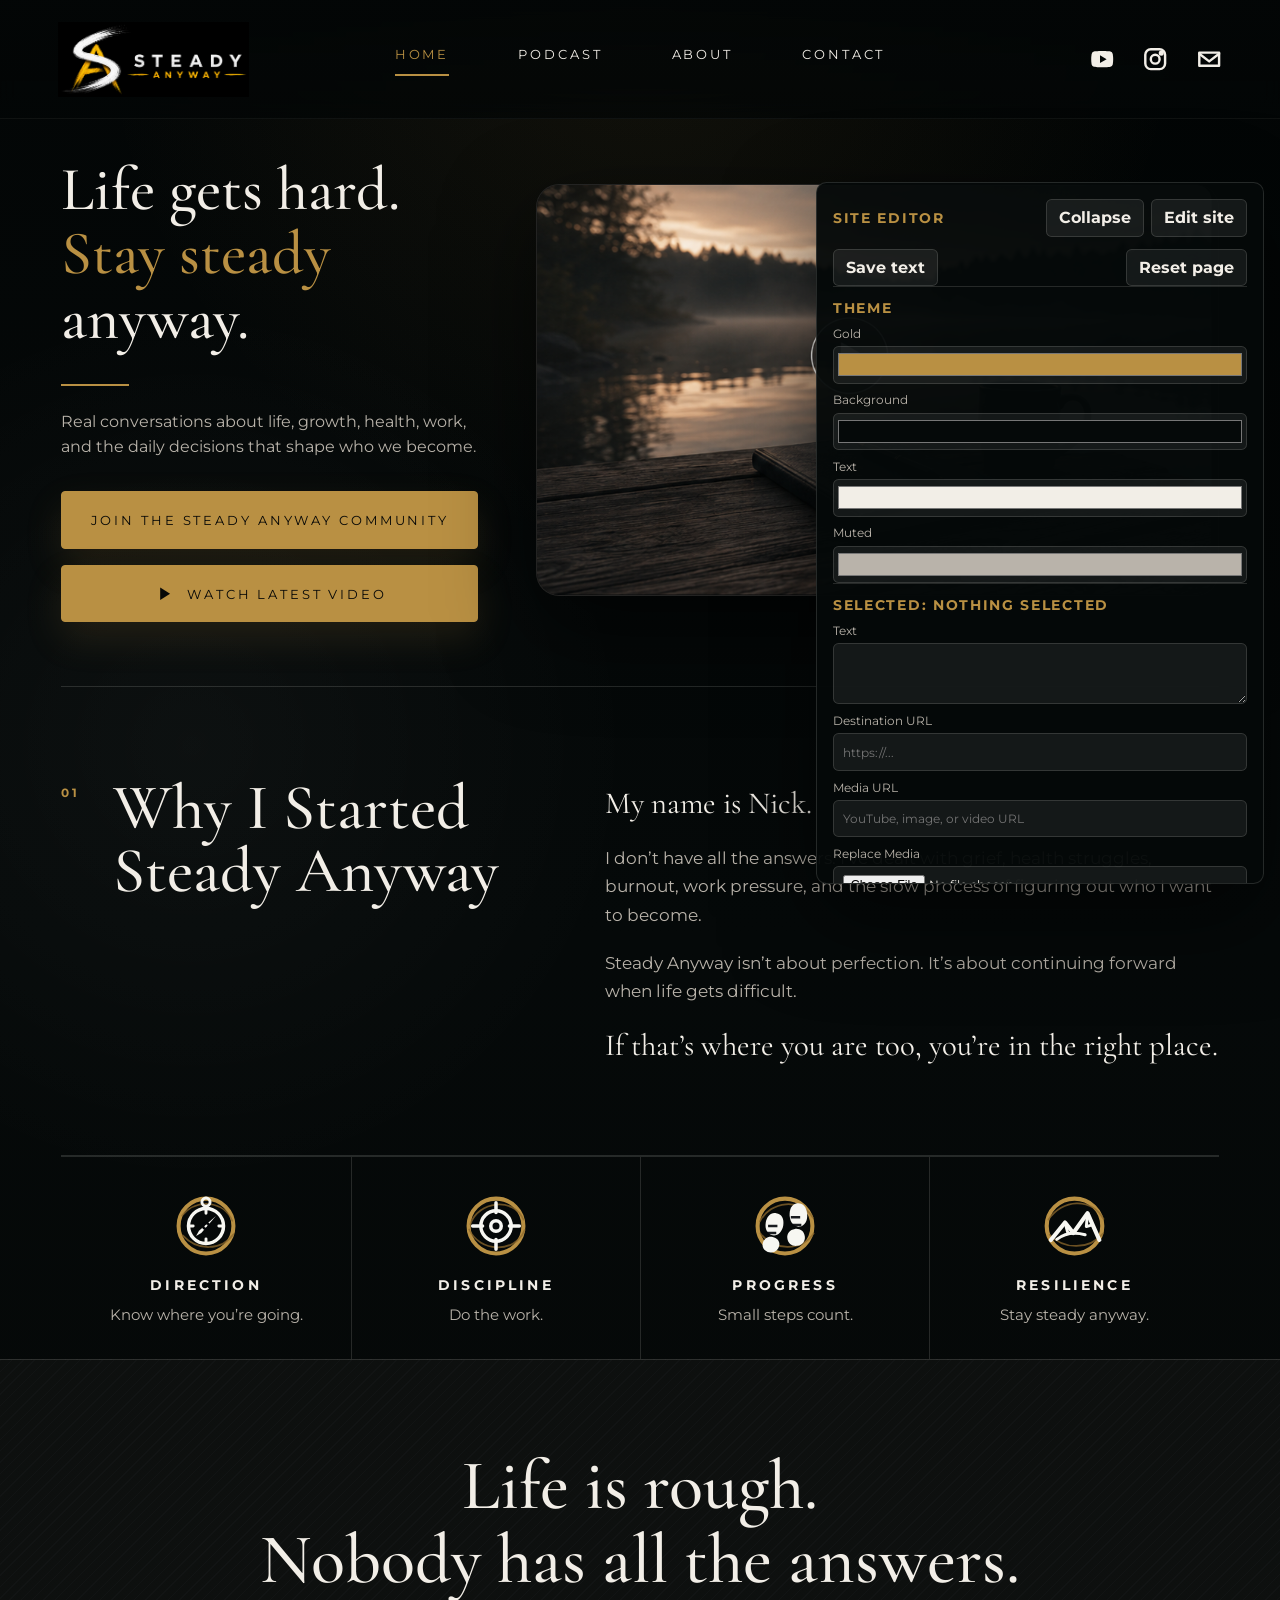
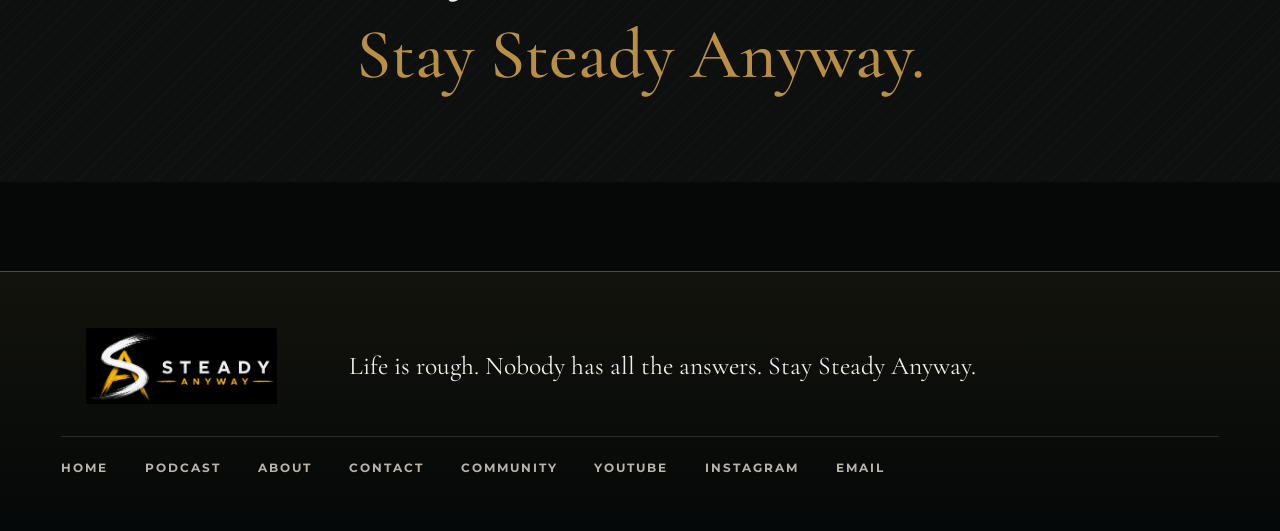
==== commit 83228235: "Add static footer, embeds, SEO, and signup config" ====
--- a/index.html
+++ b/index.html
@@ -3,7 +3,20 @@
   <head>
     <meta charset="utf-8" />
     <meta name="viewport" content="width=device-width, initial-scale=1" />
-    <title>Steady Anyway</title>
+    <title>Steady Anyway | Real Conversations for Steady Progress</title>
+    <meta name="description" content="Steady Anyway shares real conversations about growth, health, work, habits, and staying steady when life gets difficult." />
+    <link rel="canonical" href="https://steadyanyway.com/" />
+    <meta property="og:type" content="website" />
+    <meta property="og:title" content="Steady Anyway | Real Conversations for Steady Progress" />
+    <meta property="og:description" content="Life is rough. Nobody has all the answers. Stay Steady Anyway." />
+    <meta property="og:url" content="https://steadyanyway.com/" />
+    <meta property="og:image" content="https://steadyanyway.com/assets/mountain-hero.png" />
+    <meta name="twitter:card" content="summary_large_image" />
+    <meta name="twitter:title" content="Steady Anyway | Real Conversations for Steady Progress" />
+    <meta name="twitter:description" content="Real conversations about growth, health, work, habits, and staying steady when life gets difficult." />
+    <meta name="twitter:image" content="https://steadyanyway.com/assets/mountain-hero.png" />
+    <link rel="icon" href="assets/steady-anyway-horizontal-logo-cropped.png" />
+    <link rel="apple-touch-icon" href="assets/steady-anyway-horizontal-logo-cropped.png" />
     <link rel="stylesheet" href="styles.css" />
   </head>
   <body>
@@ -54,7 +67,7 @@
           </div>
         </div>
 
-        <div class="hero-media" data-editor-id="home-featured-media" data-edit-media="homepage-video" aria-label="Homepage featured media">
+        <div class="hero-media youtube-embed-card" data-editor-id="home-featured-media" data-edit-media="homepage-video" aria-label="Featured Steady Anyway video">
           <img src="assets/calm-lake-hero.png" alt="A quiet lake scene with a notebook and mug on a wooden dock" />
         </div>
       </section>
@@ -100,6 +113,23 @@
       </section>
     </main>
 
+    <footer class="site-footer">
+      <div class="footer-brand">
+        <img src="assets/steady-anyway-horizontal-logo-cropped.png" alt="Steady Anyway" />
+        <p>Life is rough. Nobody has all the answers. Stay Steady Anyway.</p>
+      </div>
+      <nav class="footer-links" aria-label="Footer navigation">
+        <a href="index.html">Home</a>
+        <a href="podcast.html">Podcast</a>
+        <a href="about.html">About</a>
+        <a href="contact.html">Contact</a>
+        <a href="community.html">Community</a>
+        <a href="https://www.youtube.com/@SteadyAnyway" target="_blank" rel="noreferrer">YouTube</a>
+        <a href="contact.html">Instagram</a>
+        <a href="mailto:hello@steadyanyway.com">Email</a>
+      </nav>
+    </footer>
+
     <script src="homepage-config.js"></script>
     <script src="script.js"></script>
   </body>
--- a/styles.css
+++ b/styles.css
@@ -293,6 +293,10 @@
   aspect-ratio: 1.66;
 }
 
+.youtube-embed-card iframe {
+  background: #080b0a;
+}
+
 .edit-toolbar {
   position: fixed;
   right: 1rem;
@@ -788,6 +792,58 @@
   margin: 0;
   color: var(--muted);
   line-height: 1.6;
+}
+
+.site-footer {
+  width: min(100%, 1580px);
+  margin: clamp(3rem, 7vw, 6rem) auto 0;
+  padding: clamp(2rem, 4.8vw, 3.5rem) clamp(1.25rem, 4.8vw, 4.75rem);
+  border-top: 1px solid var(--line-yellow);
+  background:
+    linear-gradient(180deg, rgba(185, 144, 67, 0.08), rgba(5, 9, 9, 0)),
+    rgba(5, 9, 9, 0.72);
+}
+
+.footer-brand {
+  display: grid;
+  grid-template-columns: minmax(10rem, 15rem) minmax(16rem, 1fr);
+  gap: clamp(1.25rem, 4vw, 3rem);
+  align-items: center;
+}
+
+.footer-brand img {
+  width: 100%;
+  max-height: 4.7rem;
+  object-fit: contain;
+}
+
+.footer-brand p {
+  margin: 0;
+  color: var(--text);
+  font-family: "Cormorant Garamond", Georgia, serif;
+  font-size: clamp(1.35rem, 2vw, 2rem);
+  line-height: 1.25;
+}
+
+.footer-links {
+  display: flex;
+  flex-wrap: wrap;
+  gap: 0.8rem clamp(1.1rem, 3vw, 2.3rem);
+  margin-top: 2rem;
+  padding-top: 1.45rem;
+  border-top: 1px solid var(--line);
+}
+
+.footer-links a {
+  color: var(--muted);
+  font-size: 0.78rem;
+  font-weight: 700;
+  letter-spacing: 0.16em;
+  text-transform: uppercase;
+}
+
+.footer-links a:hover {
+  color: var(--yellow);
 }
 
 .section-heading {
@@ -978,6 +1034,18 @@
   line-height: 1.45;
 }
 
+.connection-status {
+  margin: -0.35rem 0 0.15rem;
+  padding: 0.75rem 0.85rem;
+  border: 1px solid rgba(185, 144, 67, 0.35);
+  border-radius: 0.35rem;
+  color: var(--yellow);
+  background: rgba(185, 144, 67, 0.08);
+  font-size: 0.82rem;
+  font-weight: 800;
+  line-height: 1.45;
+}
+
 .contact-form label {
   display: grid;
   gap: 0.55rem;
@@ -1113,6 +1181,10 @@
     border-top: 1px solid var(--line);
     border-left: 0;
   }
+
+  .footer-brand {
+    grid-template-columns: 1fr;
+  }
 }
 
 @media (max-width: 520px) {
